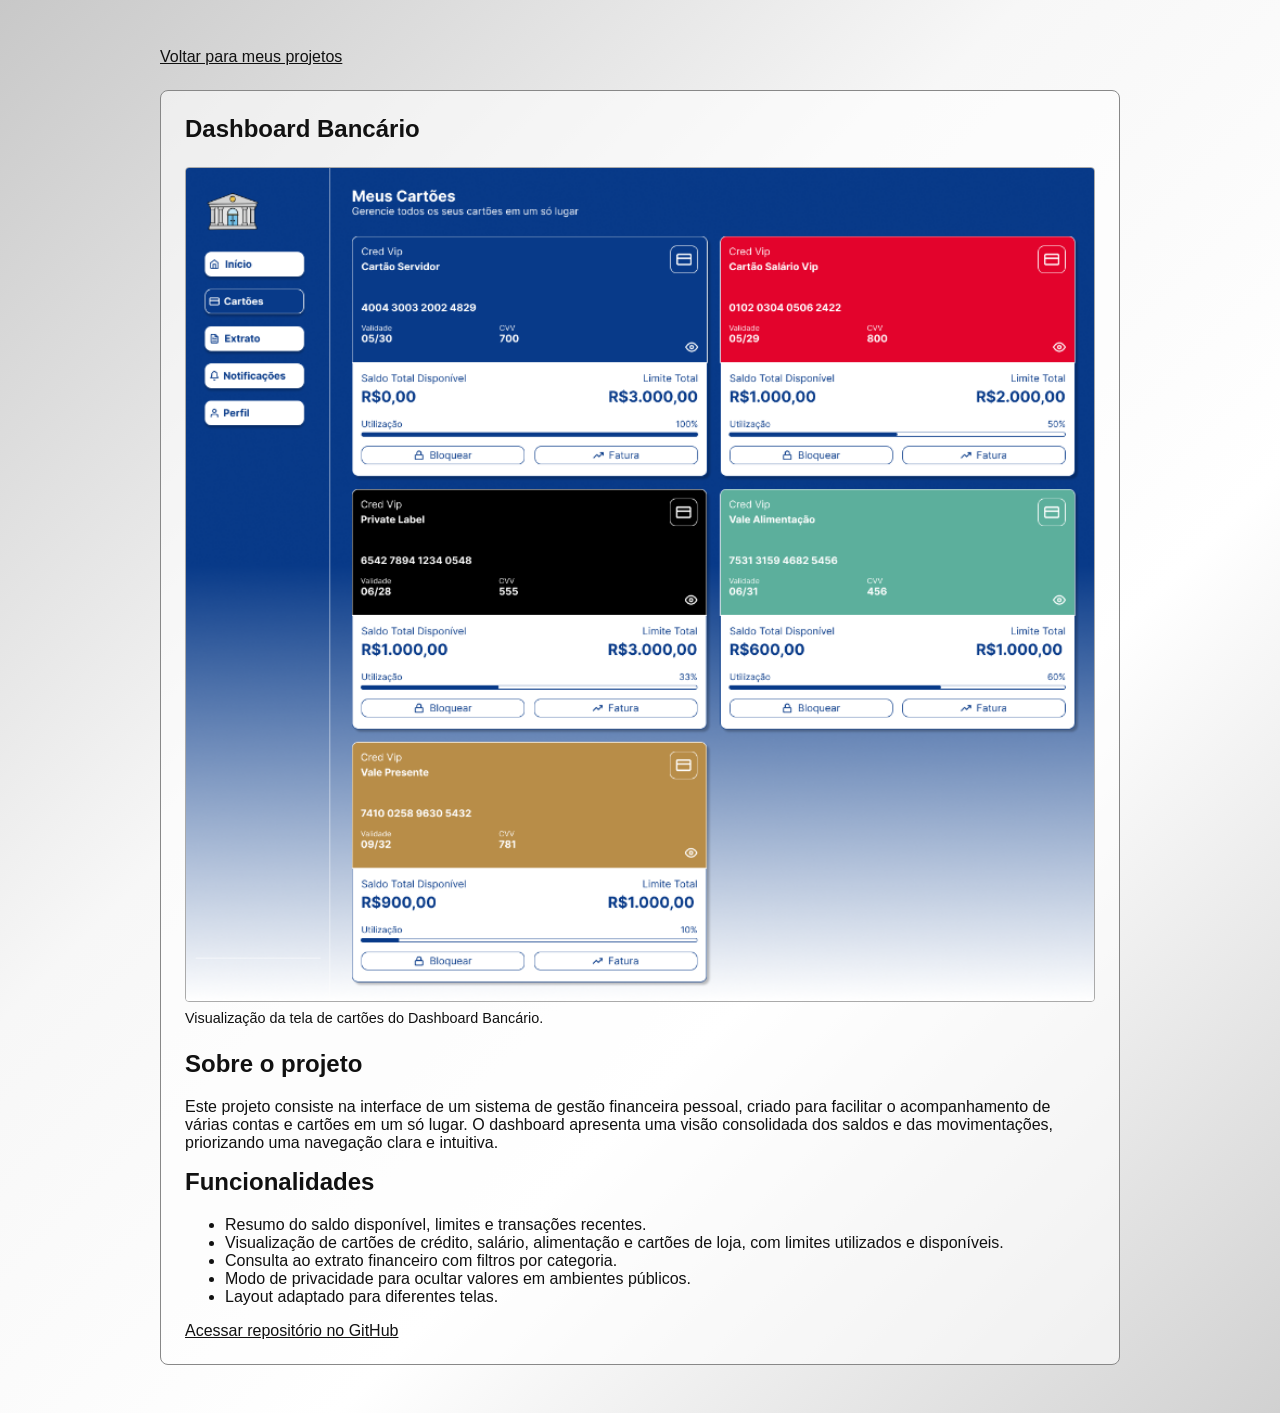
==== dashboard-bancario.html @ 45bb3030 "Adiciona estilos gerais do portfolio, menu inicial e página de certificados" ====
<!DOCTYPE html>
<html lang="pt-BR">
<head>
    <meta charset="UTF-8">
    <meta name="viewport" content="width=device-width, initial-scale=1.0">
    <title>Dashboard Bancário | Meu portfólio</title>
    <link rel="stylesheet" href="style.css">
</head>
<body>
    <main>
        <a href="projetos.html">Voltar para meus projetos</a>

        <article class="detalhe-projeto">
            <h1>Dashboard Bancário</h1>

            <figure class="imagem-detalhe">
                <img src="imagens/dashboard-bancario.png" alt="Tela de cartões do Dashboard Bancário em tamanho completo">
                <figcaption>Visualização da tela de cartões do Dashboard Bancário.</figcaption>
            </figure>

            <section>
                <h2>Sobre o projeto</h2>
                <p>Este projeto consiste na interface de um sistema de gestão financeira pessoal, criado para facilitar o acompanhamento de várias contas e cartões em um só lugar. O dashboard apresenta uma visão consolidada dos saldos e das movimentações, priorizando uma navegação clara e intuitiva.</p>

                <h2>Funcionalidades</h2>
                <ul>
                    <li>Resumo do saldo disponível, limites e transações recentes.</li>
                    <li>Visualização de cartões de crédito, salário, alimentação e cartões de loja, com limites utilizados e disponíveis.</li>
                    <li>Consulta ao extrato financeiro com filtros por categoria.</li>
                    <li>Modo de privacidade para ocultar valores em ambientes públicos.</li>
                    <li>Layout adaptado para diferentes telas.</li>
                </ul>

                <a href="https://github.com/Carlos-Coutinho0/Dashboard-Banc-rio" target="_blank" rel="noopener noreferrer">Acessar repositório no GitHub</a>
            </section>
        </article>
    </main>
</body>
</html>
---- style.css ----
* {
    box-sizing: border-box;
}

body {
    min-height: 100vh;
    margin: 0;
    color: #111111;
    font-family: Arial, Helvetica, sans-serif;
    background: linear-gradient(135deg, #c8c8c8 0%, #f7f7f7 38%, #ffffff 65%, #d1d1d1 100%);
}

main {
    width: min(100% - 32px, 960px);
    margin: 0 auto;
    padding: 48px 0;
}

.pagina-inicial main {
    min-height: 100vh;
    display: flex;
    flex-direction: column;
    align-items: center;
    justify-content: center;
    padding: 32px 0;
}

h1,
h2,
h3,
p {
    margin-top: 0;
}

a {
    color: inherit;
}

img {
    max-width: 100%;
}

.foto-perfil img {
    width: 80px;
    height: 80px;
    border: 1px solid #777777;
    border-radius: 50%;
    object-fit: cover;
}

.pagina-inicial .perfil {
    text-align: center;
}

.pagina-inicial .foto-perfil h1 {
    margin: 8px 0;
    font-size: 1rem;
    font-weight: 400;
}

.pagina-inicial .foto-perfil p {
    margin-bottom: 32px;
}

.navegacao {
    display: grid;
    gap: 10px;
    width: min(100%, 400px);
}

.navegacao a {
    padding: 12px 16px;
    border: 1px solid #888888;
    border-radius: 7px;
    background-color: rgba(255, 255, 255, 0.3);
    text-align: center;
    text-decoration: none;
}

.navegacao a:hover,
.navegacao a:focus-visible {
    background-color: rgba(255, 255, 255, 0.75);
}

.pagina-inicial .redes-sociais {
    display: flex;
    gap: 20px;
    margin-top: 32px;
}

.certificados {
    text-align: center;
}

.lista-projetos {
    display: grid;
    grid-template-columns: repeat(2, minmax(0, 1fr));
    gap: 16px;
}

.card-projeto {
    padding: 12px;
    border: 1px solid #888888;
    border-radius: 8px;
    background-color: rgba(255, 255, 255, 0.35);
}

.conteudo-card {
    display: block;
    color: inherit;
    text-decoration: none;
}

.imagem-projeto {
    margin: 0 0 16px;
}

.imagem-projeto img {
    width: 100%;
    height: 150px;
    border: 1px solid #aaaaaa;
    border-radius: 4px;
    object-fit: cover;
    object-position: top;
}

.imagem-projeto figcaption {
    margin-top: 6px;
    font-size: 0.85rem;
}

.detalhe-projeto {
    margin-top: 24px;
    padding: 24px;
    border: 1px solid #888888;
    border-radius: 8px;
    background-color: rgba(255, 255, 255, 0.6);
}

.imagem-detalhe {
    margin: 24px 0;
}

.imagem-detalhe img {
    display: block;
    width: 100%;
    height: auto;
    border: 1px solid #aaaaaa;
    border-radius: 4px;
}

.imagem-detalhe figcaption {
    margin-top: 8px;
    font-size: 0.9rem;
}
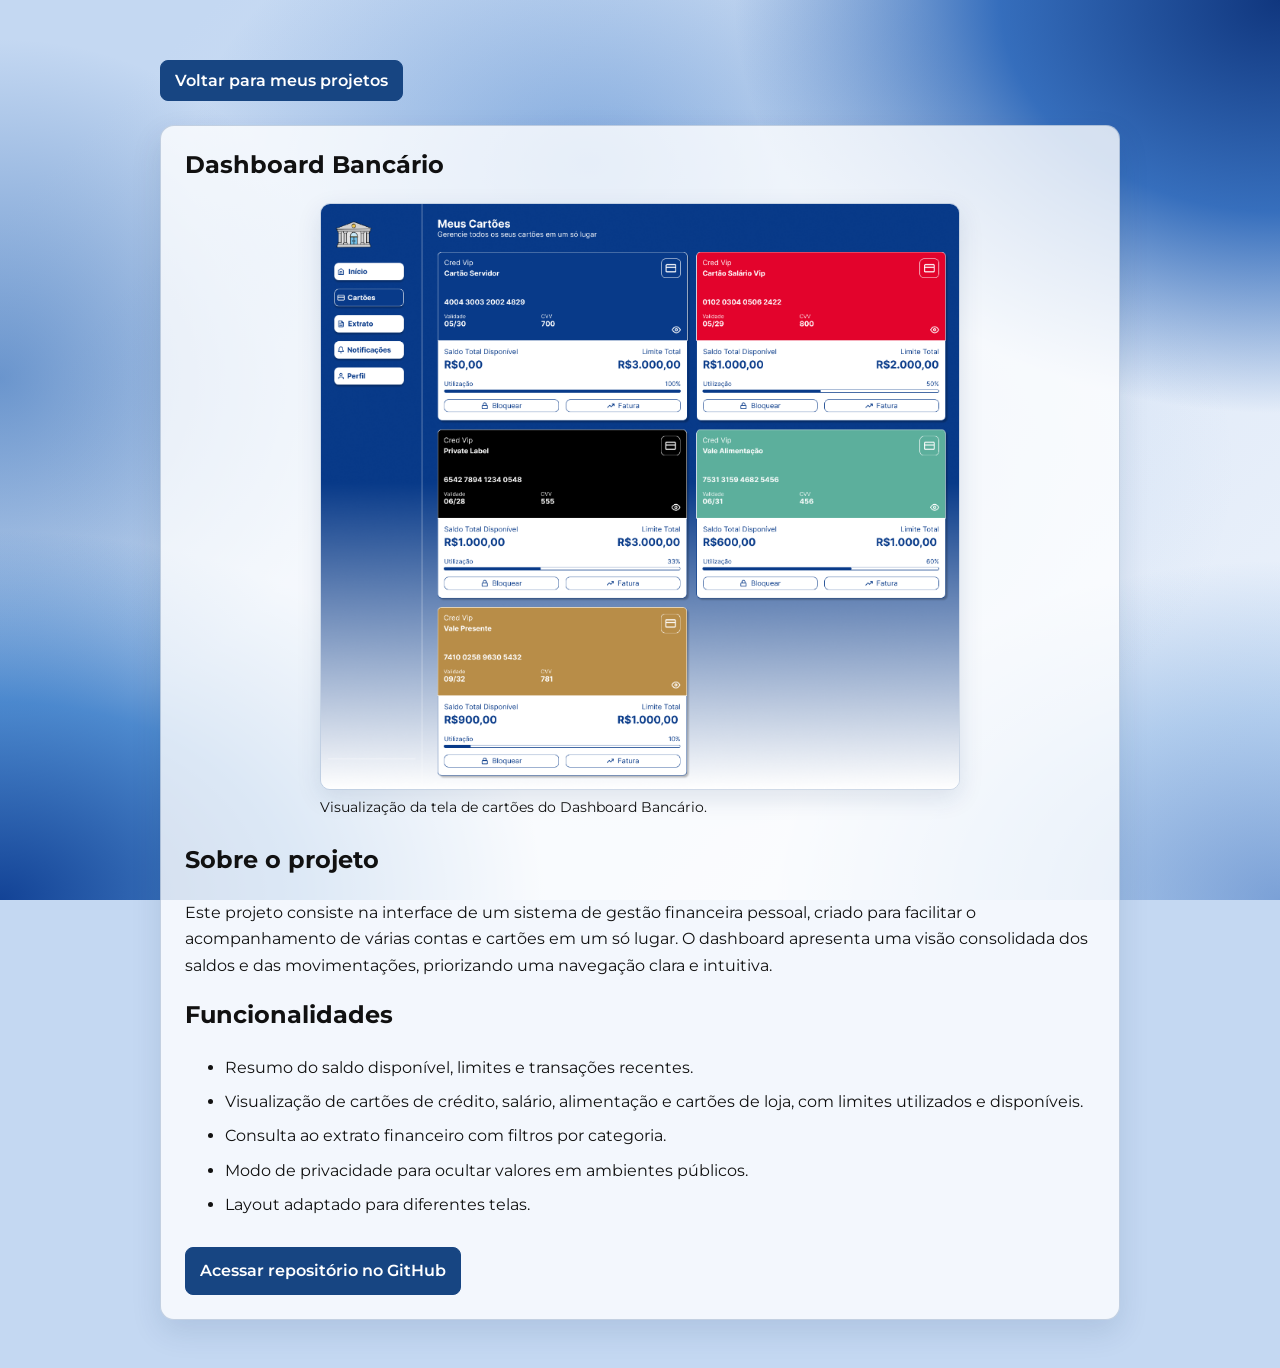
==== commit 71d3fed5: "Melhoria no visual e na navegação do portfólio" ====
--- a/dashboard-bancario.html
+++ b/dashboard-bancario.html
@@ -4,6 +4,9 @@
     <meta charset="UTF-8">
     <meta name="viewport" content="width=device-width, initial-scale=1.0">
     <title>Dashboard Bancário | Meu portfólio</title>
+    <link rel="preconnect" href="https://fonts.googleapis.com">
+    <link rel="preconnect" href="https://fonts.gstatic.com" crossorigin>
+    <link href="https://fonts.googleapis.com/css2?family=Montserrat:wght@400;500;600;700&display=swap" rel="stylesheet">
     <link rel="stylesheet" href="style.css">
 </head>
 <body>
--- a/style.css
+++ b/style.css
@@ -6,17 +6,28 @@
     min-height: 100vh;
     margin: 0;
     color: #111111;
-    font-family: Arial, Helvetica, sans-serif;
-    background: linear-gradient(135deg, #c8c8c8 0%, #f7f7f7 38%, #ffffff 65%, #d1d1d1 100%);
+    font-family: "Montserrat", sans-serif;
+    background-color: #c4d8f2;
+    background-image:
+        radial-gradient(ellipse 52% 56% at 100% 0%, rgba(5, 45, 120, 0.95) 0%, rgba(15, 82, 175, 0.81) 42%, transparent 82%),
+        radial-gradient(ellipse 52% 50% at 0% 100%, rgba(8, 58, 145, 0.95) 0%, rgba(20, 100, 190, 0.7) 44%, transparent 82%),
+        radial-gradient(ellipse 38% 38% at 46% 18%, rgba(35, 105, 195, 0.44), transparent 82%),
+        radial-gradient(ellipse 34% 46% at 0% 42%, rgba(20, 85, 170, 0.52), transparent 82%),
+        radial-gradient(ellipse 55% 48% at 50% 52%, rgba(55, 125, 210, 0.2), transparent 85%),
+        radial-gradient(ellipse 48% 46% at 100% 100%, rgba(18, 85, 180, 0.52) 0%, rgba(45, 120, 205, 0.3) 45%, transparent 82%),
+        linear-gradient(135deg, #c4d8f2 10%, #dce7f6 52%, #edf3fc 100%);
+    background-attachment: fixed;
 }
 
 main {
     width: min(100% - 32px, 960px);
     margin: 0 auto;
     padding: 48px 0;
+    animation: entrada-suave 0.6s ease-out both;
 }
 
 .pagina-inicial main {
+    width: min(100% - 32px, 400px);
     min-height: 100vh;
     display: flex;
     flex-direction: column;
@@ -43,23 +54,40 @@
 .foto-perfil img {
     width: 80px;
     height: 80px;
+    border: 2px solid rgba(255, 255, 255, 0.9);
+    border-radius: 50%;
+    object-fit: cover;
+    box-shadow: 0 6px 20px rgba(15, 55, 110, 0.22);
+    transition: transform 0.25s ease, box-shadow 0.25s ease;
+}
+
+.foto-perfil img:hover {
+    transform: scale(1.04);
+    box-shadow: 0 9px 26px rgba(15, 55, 110, 0.3);
+}
+
+.pagina-inicial .perfil {
+    text-align: center;
+}
+
+.pagina-inicial .foto-perfil img {
+    margin: 0 auto;
+    width: 80px;
+    height: 80px;
     border: 1px solid #777777;
     border-radius: 50%;
     object-fit: cover;
 }
 
-.pagina-inicial .perfil {
-    text-align: center;
-}
-
 .pagina-inicial .foto-perfil h1 {
-    margin: 8px 0;
-    font-size: 1rem;
-    font-weight: 400;
+    margin: 8px 0 6px;
+    font-size: 1.1rem;
+    font-weight: 500;
 }
 
 .pagina-inicial .foto-perfil p {
-    margin-bottom: 32px;
+    margin-bottom: 28px;
+    font-size: 0.95rem;
 }
 
 .navegacao {
@@ -69,17 +97,31 @@
 }
 
 .navegacao a {
+    display: block;
     padding: 12px 16px;
-    border: 1px solid #888888;
-    border-radius: 7px;
-    background-color: rgba(255, 255, 255, 0.3);
+    border: 1px solid rgba(23, 69, 130, 0.32);
+    border-radius: 10px;
+    background-color: rgba(255, 255, 255, 0.72);
+    box-shadow: 0 4px 12px rgba(16, 52, 100, 0.1);
+    font-weight: 600;
     text-align: center;
     text-decoration: none;
+    transition: transform 0.2s ease, background-color 0.2s ease, border-color 0.2s ease, box-shadow 0.2s ease, color 0.2s ease;
 }
 
 .navegacao a:hover,
 .navegacao a:focus-visible {
-    background-color: rgba(255, 255, 255, 0.75);
+    transform: translateY(-2px);
+    border-color: #174582;
+    background-color: #174582;
+    box-shadow: 0 8px 18px rgba(16, 52, 100, 0.24);
+    color: #ffffff;
+}
+
+.pagina-inicial .navegacao a:focus-visible,
+.pagina-inicial .redes-sociais a:focus-visible {
+    outline: 2px solid #111111;
+    outline-offset: 3px;
 }
 
 .pagina-inicial .redes-sociais {
@@ -88,8 +130,111 @@
     margin-top: 32px;
 }
 
+.pagina-inicial .redes-sociais a {
+    text-decoration: none;
+}
+
+.pagina-inicial .redes-sociais a:hover {
+    text-decoration: underline;
+}
+
 .certificados {
     text-align: center;
+}
+
+.perfil {
+    text-align: center;
+}
+
+.perfil .foto-perfil img {
+    margin: 0 auto;
+}
+
+.perfil .foto-perfil h1 {
+    margin: 8px 0;
+    font-size: 1.25rem;
+}
+
+.perfil .foto-perfil p {
+    margin-bottom: 24px;
+}
+
+.redes-sociais {
+    display: flex;
+    align-items: center;
+    justify-content: center;
+    gap: 20px;
+    margin-top: 24px;
+}
+
+.redes-sociais img {
+    display: block;
+    width: 20px;
+    height: 20px;
+    object-fit: contain;
+}
+
+.redes-sociais a {
+    display: grid;
+    width: 42px;
+    height: 42px;
+    place-items: center;
+    border: 1px solid rgba(23, 69, 130, 0.18);
+    border-radius: 50%;
+    background-color: rgba(255, 255, 255, 0.62);
+    text-decoration: none;
+    transition: transform 0.2s ease, background-color 0.2s ease, box-shadow 0.2s ease;
+}
+
+.redes-sociais a:hover {
+    transform: translateY(-3px);
+    background-color: #ffffff;
+    box-shadow: 0 5px 14px rgba(16, 52, 100, 0.2);
+}
+
+.sobre-mim {
+    max-width: 820px;
+    margin: 32px auto 0;
+    padding: 30px 34px;
+    border: 1px solid rgba(23, 69, 130, 0.2);
+    border-left: 4px solid #174582;
+    border-radius: 14px;
+    background-color: rgba(255, 255, 255, 0.78);
+    box-shadow: 0 14px 34px rgba(16, 52, 100, 0.14);
+    backdrop-filter: blur(8px);
+}
+
+.sobre-mim h2 {
+    margin-bottom: 18px;
+    color: #12396e;
+    font-size: 1.55rem;
+    letter-spacing: -0.03em;
+}
+
+.sobre-mim h2::after {
+    display: block;
+    width: 44px;
+    height: 3px;
+    margin-top: 10px;
+    border-radius: 999px;
+    background: linear-gradient(90deg, #174582, #6ca5e8);
+    content: "";
+}
+
+.sobre-mim h2,
+.projetos > h2 {
+    margin-bottom: 16px;
+}
+
+.sobre-mim p {
+    margin-bottom: 0;
+    color: #27364a;
+    font-size: 1.02rem;
+    line-height: 1.85;
+}
+
+.projetos {
+    margin-top: 24px;
 }
 
 .lista-projetos {
@@ -99,16 +244,53 @@
 }
 
 .card-projeto {
-    padding: 12px;
-    border: 1px solid #888888;
-    border-radius: 8px;
-    background-color: rgba(255, 255, 255, 0.35);
+    display: flex;
+    flex-direction: column;
+    align-items: flex-start;
+    padding: 14px;
+    border: 1px solid rgba(23, 69, 130, 0.22);
+    border-radius: 14px;
+    background-color: rgba(255, 255, 255, 0.78);
+    box-shadow: 0 8px 22px rgba(16, 52, 100, 0.12);
+    transition: transform 0.25s ease, border-color 0.25s ease, box-shadow 0.25s ease;
+}
+
+.card-projeto:hover {
+    transform: translateY(-5px);
+    border-color: rgba(23, 69, 130, 0.48);
+    box-shadow: 0 16px 32px rgba(16, 52, 100, 0.2);
+}
+
+.card-projeto:focus-within {
+    border-color: rgba(23, 69, 130, 0.55);
+    box-shadow: 0 12px 28px rgba(16, 52, 100, 0.2);
 }
 
 .conteudo-card {
     display: block;
+    width: 100%;
     color: inherit;
     text-decoration: none;
+}
+
+.conteudo-card > span {
+    display: inline-block;
+    margin-top: 4px;
+    color: #174582;
+    font-weight: 600;
+}
+
+.conteudo-card:hover h3,
+.conteudo-card:focus-visible h3 {
+    text-decoration: underline;
+}
+
+.conteudo-card:focus-visible,
+.card-projeto > a:focus-visible,
+main > a:focus-visible,
+.detalhe-projeto a:focus-visible {
+    outline: 2px solid #111111;
+    outline-offset: 3px;
 }
 
 .imagem-projeto {
@@ -118,38 +300,158 @@
 .imagem-projeto img {
     width: 100%;
     height: 150px;
-    border: 1px solid #aaaaaa;
-    border-radius: 4px;
+    border: 1px solid rgba(23, 69, 130, 0.16);
+    border-radius: 9px;
     object-fit: cover;
     object-position: top;
-}
-
-.imagem-projeto figcaption {
-    margin-top: 6px;
-    font-size: 0.85rem;
+    transition: transform 0.3s ease;
+}
+
+.card-projeto:hover .imagem-projeto img {
+    transform: scale(1.02);
+}
+
+.card-projeto h3 {
+    margin-bottom: 8px;
+}
+
+.card-projeto p {
+    line-height: 1.55;
+}
+
+.card-projeto > a:last-child,
+.detalhe-projeto section > a,
+main > a {
+    display: inline-block;
+    margin-top: 12px;
+    padding: 10px 14px;
+    border: 1px solid #174582;
+    border-radius: 8px;
+    background-color: #174582;
+    color: #ffffff;
+    font-weight: 600;
+    text-decoration: none;
+    transition: transform 0.2s ease, background-color 0.2s ease, box-shadow 0.2s ease;
+}
+
+.card-projeto > a:last-child:hover,
+.detalhe-projeto section > a:hover,
+main > a:hover {
+    transform: translateY(-2px);
+    background-color: #0d3265;
+    box-shadow: 0 6px 14px rgba(16, 52, 100, 0.22);
 }
 
 .detalhe-projeto {
     margin-top: 24px;
     padding: 24px;
-    border: 1px solid #888888;
-    border-radius: 8px;
-    background-color: rgba(255, 255, 255, 0.6);
+    border: 1px solid rgba(23, 69, 130, 0.22);
+    border-radius: 14px;
+    background-color: rgba(255, 255, 255, 0.8);
+    box-shadow: 0 12px 30px rgba(16, 52, 100, 0.12);
+    backdrop-filter: blur(8px);
 }
 
 .imagem-detalhe {
-    margin: 24px 0;
+    max-width: 640px;
+    margin: 24px auto;
 }
 
 .imagem-detalhe img {
     display: block;
     width: 100%;
     height: auto;
-    border: 1px solid #aaaaaa;
-    border-radius: 4px;
+    border: 1px solid rgba(23, 69, 130, 0.18);
+    border-radius: 10px;
+    box-shadow: 0 8px 24px rgba(16, 52, 100, 0.12);
+}
+
+.detalhe-projeto section {
+    line-height: 1.65;
+}
+
+.detalhe-projeto li {
+    margin-bottom: 8px;
 }
 
 .imagem-detalhe figcaption {
     margin-top: 8px;
     font-size: 0.9rem;
+}
+
+@keyframes entrada-suave {
+    from {
+        opacity: 0;
+        transform: translateY(10px);
+    }
+
+    to {
+        opacity: 1;
+        transform: translateY(0);
+    }
+}
+
+@media (prefers-reduced-motion: reduce) {
+    *,
+    *::before,
+    *::after {
+        animation-duration: 0.01ms !important;
+        animation-iteration-count: 1 !important;
+        scroll-behavior: auto !important;
+        transition-duration: 0.01ms !important;
+    }
+}
+
+@media (max-width: 700px) {
+    main {
+        padding: 32px 0;
+    }
+
+    .lista-projetos {
+        grid-template-columns: 1fr;
+    }
+
+    .detalhe-projeto {
+        padding: 18px;
+    }
+}
+
+@media (max-width: 480px) {
+    main {
+        width: min(100% - 24px, 960px);
+        padding: 24px 0;
+    }
+
+    .pagina-inicial main {
+        width: min(100% - 24px, 400px);
+        padding: 24px 0;
+    }
+
+    .sobre-mim {
+        padding: 22px 20px;
+    }
+
+    .card-projeto {
+        padding: 10px;
+    }
+
+    .imagem-projeto img {
+        height: auto;
+        aspect-ratio: 16 / 9;
+    }
+
+    .detalhe-projeto {
+        padding: 14px;
+    }
+
+    .imagem-detalhe {
+        margin: 18px auto;
+    }
+
+    .redes-sociais a {
+        display: grid;
+        min-width: 44px;
+        min-height: 44px;
+        place-items: center;
+    }
 }
